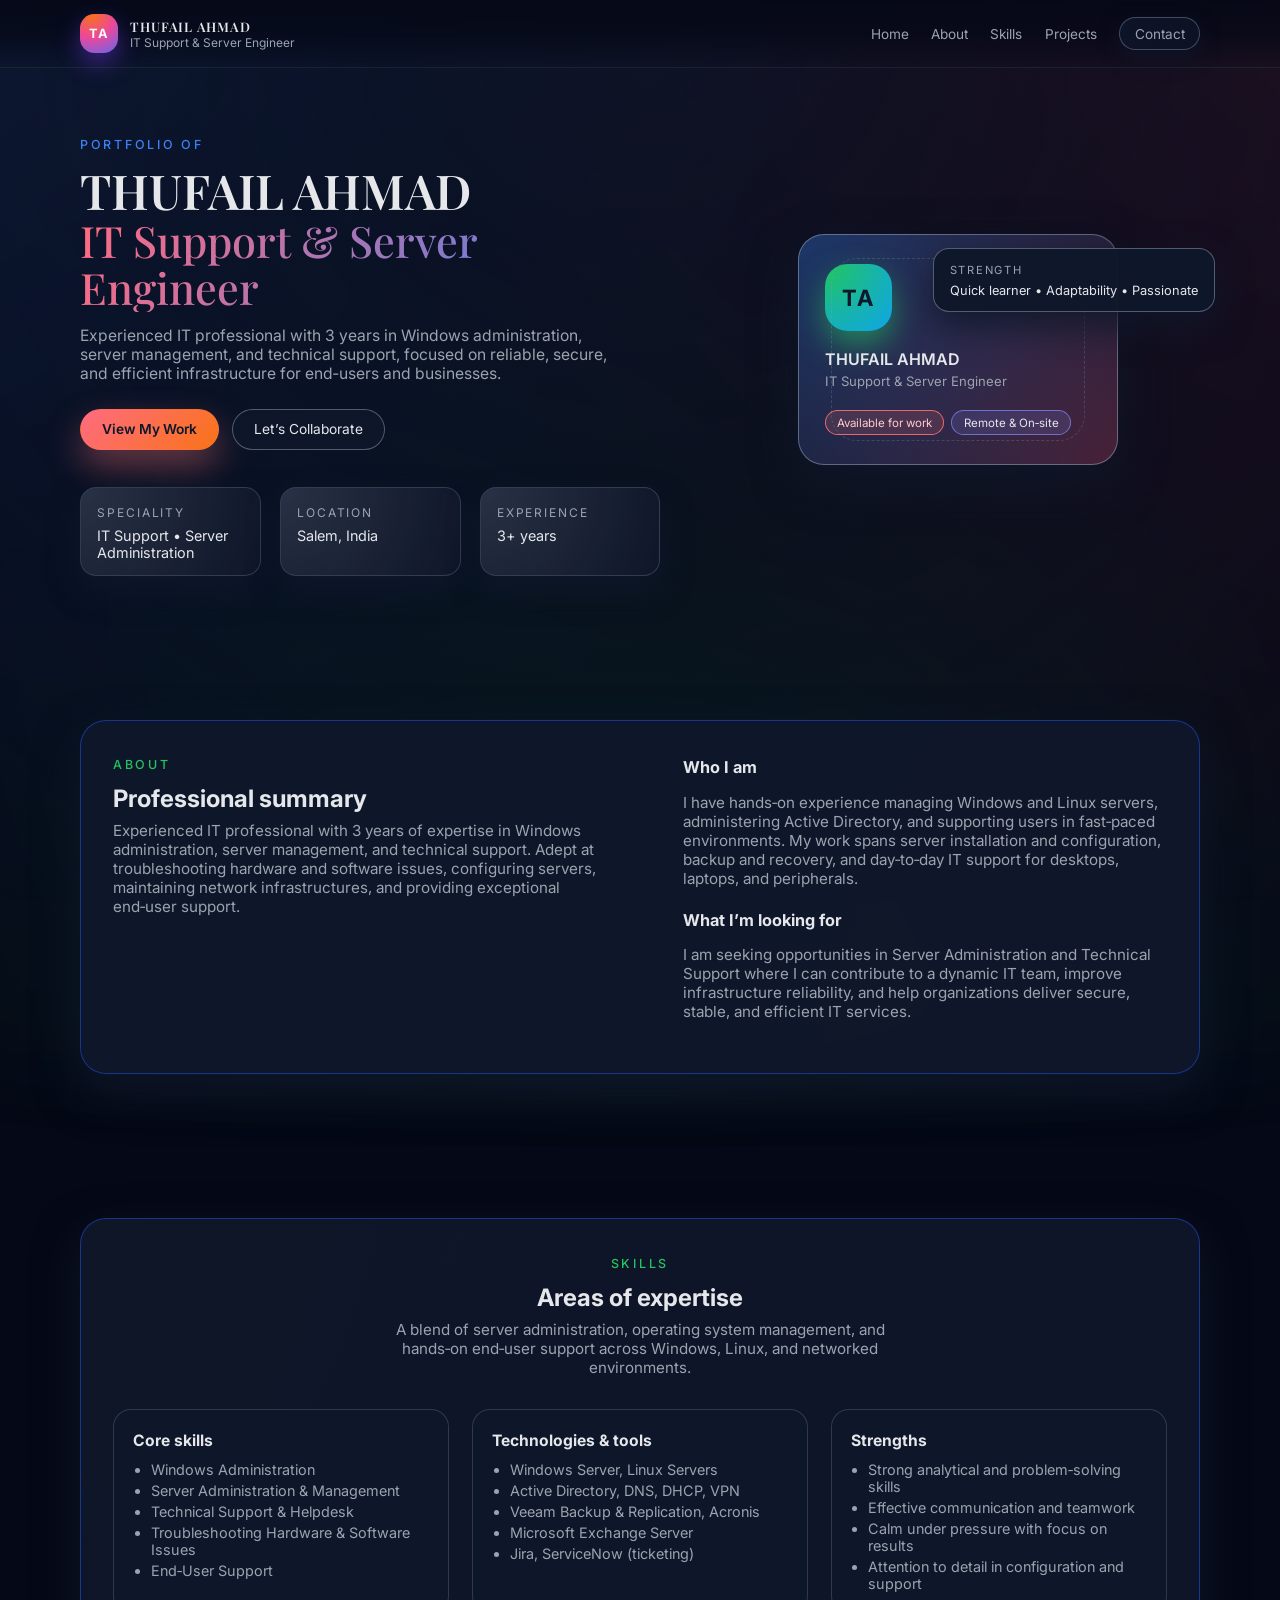
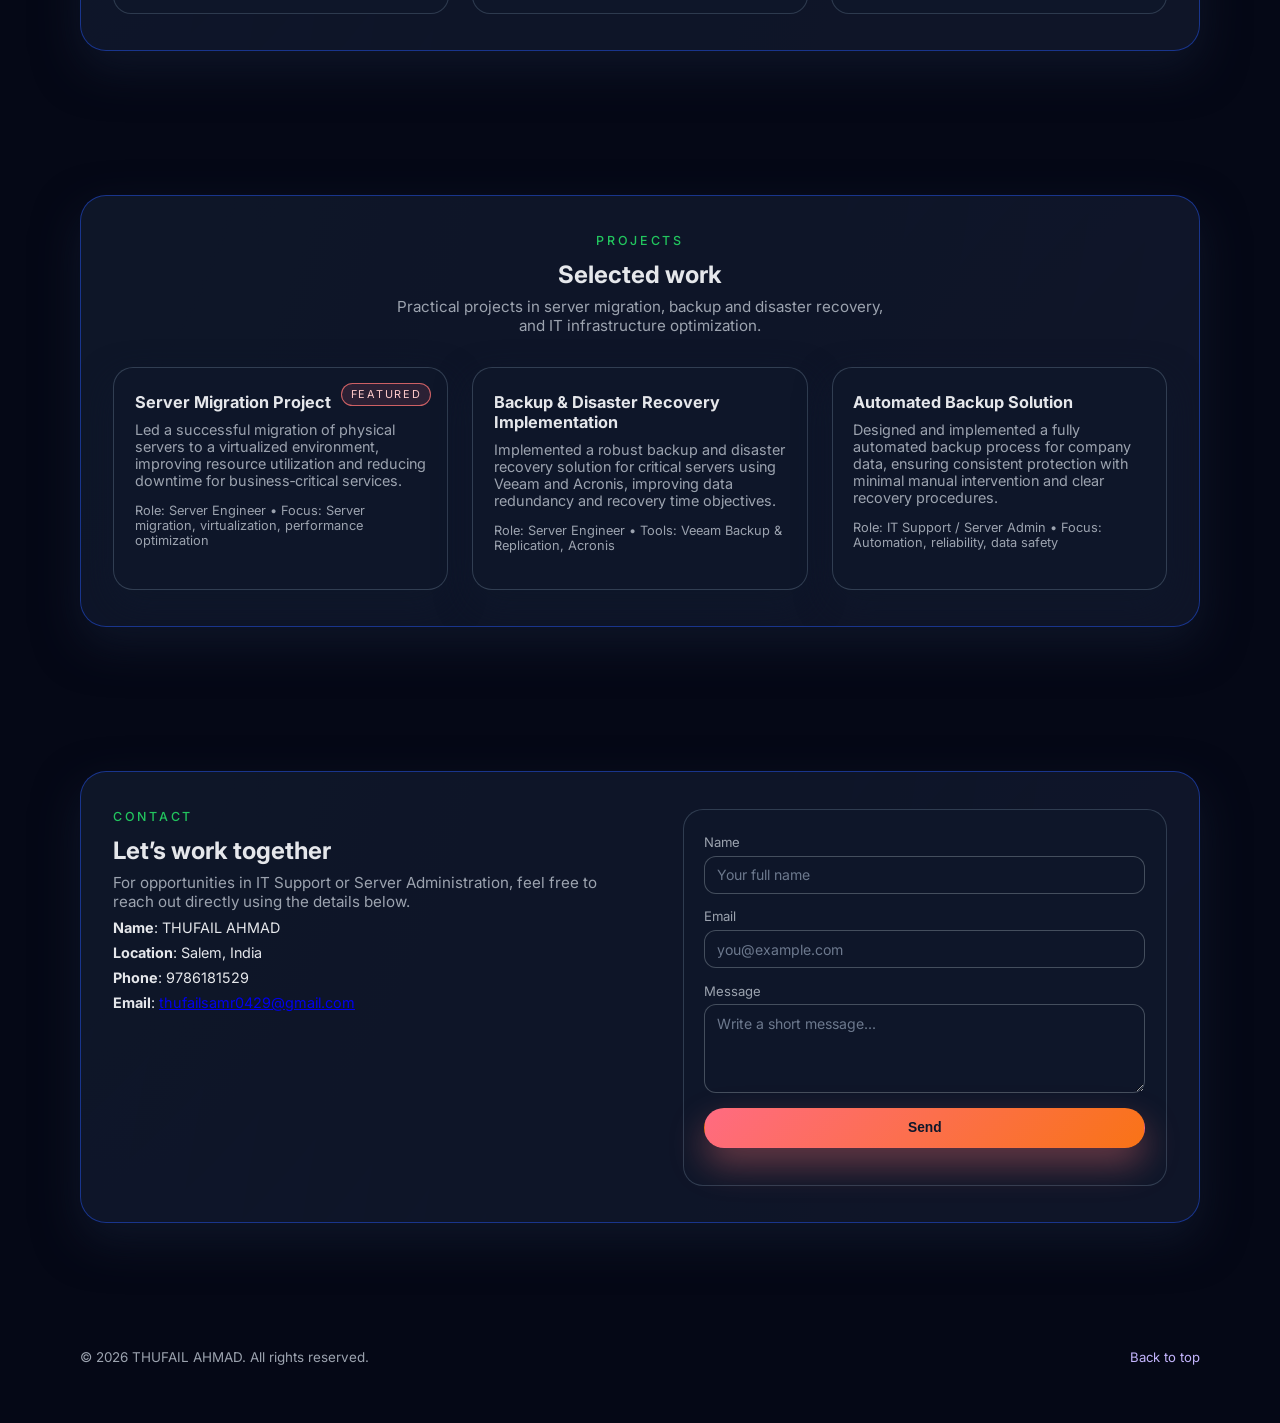
==== index.html @ 3dcf32b0 "Thufailahmad_-Portfolio" ====
<!DOCTYPE html>
<html lang="en">
  <head>
    <meta charset="UTF-8" />
    <meta name="viewport" content="width=device-width, initial-scale=1.0" />
    <title>THUFAIL AHMAD | IT Support</title>
    <link rel="stylesheet" href="styles.css" />
    <link rel="preconnect" href="https://fonts.googleapis.com" />
    <link rel="preconnect" href="https://fonts.gstatic.com" crossorigin />
    <link
      href="https://fonts.googleapis.com/css2?family=Playfair+Display:wght@500;700&family=Inter:wght@300;400;500;600&display=swap"
      rel="stylesheet"
    />
  </head>
  <body>
    <div class="page-gradient"></div>

    <header class="site-header">
      <div class="container header-inner">
        <div class="brand">
          <span class="brand-mark">TA</span>
          <span class="brand-text">
            <span class="brand-name">THUFAIL AHMAD</span>
            <span class="brand-role">IT Support & Server Engineer</span>
          </span>
        </div>
        <nav class="nav">
          <a href="#hero" class="nav-link">Home</a>
          <a href="#about" class="nav-link">About</a>
          <a href="#skills" class="nav-link">Skills</a>
          <a href="#projects" class="nav-link">Projects</a>
          <a href="#contact" class="nav-link nav-cta">Contact</a>
        </nav>
      </div>
    </header>

    <main>
      <section id="hero" class="section hero" data-section>
        <div class="container hero-inner">
          <div class="hero-text">
            <p class="eyebrow">Portfolio of</p>
            <h1 class="hero-title">
              THUFAIL AHMAD
              <span class="hero-highlight">IT Support & Server Engineer</span>
            </h1>
            <p class="hero-subtitle">
              Experienced IT professional with 3 years in Windows administration, server
              management, and technical support, focused on reliable, secure, and efficient
              infrastructure for end‑users and businesses.
            </p>
            <div class="hero-actions">
              <a href="#projects" class="btn btn-primary">View My Work</a>
              <a href="#contact" class="btn btn-ghost">Let’s Collaborate</a>
            </div>
            <div class="hero-meta">
              <div class="meta-item">
                <span class="meta-label">Speciality</span>
                <span class="meta-value">IT Support • Server Administration</span>
              </div>
              <div class="meta-item">
                <span class="meta-label">Location</span>
                <span class="meta-value">Salem, India</span>
              </div>
              <div class="meta-item">
                <span class="meta-label">Experience</span>
                <span class="meta-value">3+ years</span>
              </div>
            </div>
          </div>
          <div class="hero-visual">
            <div class="profile-card">
              <div class="profile-ring"></div>
              <div class="profile-avatar">
                <span class="avatar-initials">TA</span>
              </div>
              <div class="profile-info">
                <p class="profile-name">THUFAIL AHMAD</p>
                <p class="profile-title">IT Support & Server Engineer</p>
              </div>
              <div class="profile-tags">
                <span class="tag tag-accent">Available for work</span>
                <span class="tag tag-soft">Remote & On‑site</span>
              </div>
            </div>
            <div class="floating-card floating-card-1">
              <span class="floating-label">Strength</span>
              <span class="floating-value">Quick learner • Adaptability • Passionate</span>
            </div>
            
          </div>
        </div>
      </section>

      <section id="about" class="section about" data-section>
        <div class="container section-inner two-column">
          <div class="section-header">
            <p class="section-eyebrow">About</p>
            <h2 class="section-title">Professional summary</h2>
            <p class="section-description">
              Experienced IT professional with 3 years of expertise in Windows administration,
              server management, and technical support. Adept at troubleshooting hardware and
              software issues, configuring servers, maintaining network infrastructures, and
              providing exceptional end‑user support.
            </p>
          </div>
          <div class="section-body">
            <div class="about-block">
              <h3>Who I am</h3>
              <p>
                I have hands‑on experience managing Windows and Linux servers, administering
                Active Directory, and supporting users in fast‑paced environments. My work
                spans server installation and configuration, backup and recovery, and day‑to‑day
                IT support for desktops, laptops, and peripherals.
              </p>
            </div>
            <div class="about-block">
              <h3>What I’m looking for</h3>
              <p>
                I am seeking opportunities in Server Administration and Technical Support where
                I can contribute to a dynamic IT team, improve infrastructure reliability, and
                help organizations deliver secure, stable, and efficient IT services.
              </p>
            </div>
          </div>
        </div>
      </section>

      <section id="skills" class="section skills" data-section>
        <div class="container section-inner">
          <div class="section-header center">
            <p class="section-eyebrow">Skills</p>
            <h2 class="section-title">Areas of expertise</h2>
            <p class="section-description">
              A blend of server administration, operating system management, and hands‑on
              end‑user support across Windows, Linux, and networked environments.
            </p>
          </div>
          <div class="skills-grid">
            <article class="skill-card">
              <h3>Core skills</h3>
              <ul>
                <li>Windows Administration</li>
                <li>Server Administration & Management</li>
                <li>Technical Support & Helpdesk</li>
                <li>Troubleshooting Hardware & Software Issues</li>
                <li>End‑User Support</li>
              </ul>
            </article>
            <article class="skill-card">
              <h3>Technologies & tools</h3>
              <ul>
                <li>Windows Server, Linux Servers</li>
                <li>Active Directory, DNS, DHCP, VPN</li>
                <li>Veeam Backup & Replication, Acronis</li>
                <li>Microsoft Exchange Server</li>
                <li>Jira, ServiceNow (ticketing)</li>
              </ul>
            </article>
            <article class="skill-card">
              <h3>Strengths</h3>
              <ul>
                <li>Strong analytical and problem‑solving skills</li>
                <li>Effective communication and teamwork</li>
                <li>Calm under pressure with focus on results</li>
                <li>Attention to detail in configuration and support</li>
              </ul>
            </article>
          </div>
        </div>
      </section>

      <section id="projects" class="section projects" data-section>
        <div class="container section-inner">
          <div class="section-header center">
            <p class="section-eyebrow">Projects</p>
            <h2 class="section-title">Selected work</h2>
            <p class="section-description">
              Practical projects in server migration, backup and disaster recovery, and IT
              infrastructure optimization.
            </p>
          </div>
          <div class="projects-grid">
            <article class="project-card">
              <div class="project-chip">Featured</div>
              <h3>Server Migration Project</h3>
              <p class="project-description">
                Led a successful migration of physical servers to a virtualized environment,
                improving resource utilization and reducing downtime for business‑critical
                services.
              </p>
              <p class="project-role">
                Role: Server Engineer • Focus: Server migration, virtualization, performance
                optimization
              </p>
            </article>
            <article class="project-card">
              <h3>Backup & Disaster Recovery Implementation</h3>
              <p class="project-description">
                Implemented a robust backup and disaster recovery solution for critical servers
                using Veeam and Acronis, improving data redundancy and recovery time
                objectives.
              </p>
              <p class="project-role">
                Role: Server Engineer • Tools: Veeam Backup & Replication, Acronis
              </p>
            </article>
            <article class="project-card">
              <h3>Automated Backup Solution</h3>
              <p class="project-description">
                Designed and implemented a fully automated backup process for company data,
                ensuring consistent protection with minimal manual intervention and clear
                recovery procedures.
              </p>
              <p class="project-role">
                Role: IT Support / Server Admin • Focus: Automation, reliability, data safety
              </p>
            </article>
          </div>
        </div>
      </section>

      <section id="contact" class="section contact" data-section>
        <div class="container section-inner two-column">
          <div class="section-header">
            <p class="section-eyebrow">Contact</p>
            <h2 class="section-title">Let’s work together</h2>
            <p class="section-description">
              For opportunities in IT Support or Server Administration, feel free to reach
              out directly using the details below.
            </p>
            <div class="contact-details">
              <p><strong>Name</strong>: THUFAIL AHMAD</p>
              <p><strong>Location</strong>: Salem, India</p>
              <p><strong>Phone</strong>: 9786181529</p>
              <p><strong>Email</strong>: <a href="mailto:thufailsamr0429@gmail.com">thufailsamr0429@gmail.com</a></p>
            </div>
          </div>
          <div class="section-body">
            <form class="contact-form" onsubmit="return false;">
              <div class="form-row">
                <label for="name">Name</label>
                <input id="name" type="text" placeholder="Your full name" />
              </div>
              <div class="form-row">
                <label for="email">Email</label>
                <input id="email" type="email" placeholder="you@example.com" />
              </div>
              <div class="form-row">
                <label for="message">Message</label>
                <textarea
                  id="message"
                  rows="4"
                  placeholder="Write a short message..."
                ></textarea>
              </div>
              <button class="btn btn-primary full-width" type="submit">
                Send
              </button>
              <p class="form-note">
               
              </p>
            </form>
          </div>
        </div>
      </section>
    </main>

    <footer class="site-footer">
      <div class="container footer-inner">
        <p class="footer-text">
          © <span id="year"></span> THUFAIL AHMAD. All rights reserved.
        </p>
        <div class="footer-links">
          <a href="#hero" class="footer-link">Back to top</a>
        </div>
      </div>
    </footer>

    <script src="script.js"></script>
  </body>
</html>
---- styles.css ----
:root {
  --bg: #050816;
  --bg-elevated: #0b1020;
  --bg-soft: #10172f;
  --accent: #ff6b81;
  --accent-soft: rgba(255, 107, 129, 0.12);
  --accent-2: #3b82f6;
  --accent-2-soft: rgba(59, 130, 246, 0.12);
  --accent-3: #22c55e;
  --text-main: #e5e7eb;
  --text-soft: #9ca3af;
  --border-subtle: rgba(148, 163, 184, 0.35);
  --shadow-soft: 0 18px 45px rgba(15, 23, 42, 0.9);
  --radius-lg: 18px;
  --radius-pill: 999px;
  --transition-fast: 180ms ease-out;
  --transition-med: 260ms ease-out;
}

*,
*::before,
*::after {
  box-sizing: border-box;
}

html,
body {
  margin: 0;
  padding: 0;
  scroll-behavior: smooth;
}

body {
  min-height: 100vh;
  font-family: "Inter", system-ui, -apple-system, BlinkMacSystemFont, "Segoe UI",
    sans-serif;
  color: var(--text-main);
  background-color: var(--bg);
  position: relative;
  overflow-x: hidden;
}

.page-gradient {
  position: fixed;
  inset: -20%;
  background:
    radial-gradient(circle at top left, rgba(59, 130, 246, 0.25), transparent 55%),
    radial-gradient(circle at top right, rgba(244, 63, 94, 0.22), transparent 55%),
    radial-gradient(circle at bottom, rgba(34, 197, 94, 0.18), transparent 55%);
  opacity: 0.7;
  filter: blur(40px);
  z-index: -2;
}

body::before {
  content: "";
  position: fixed;
  inset: 0;
  background: radial-gradient(circle at top, rgba(15, 23, 42, 0.6), transparent);
  z-index: -1;
}

.container {
  width: min(1120px, 100% - 3rem);
  margin-inline: auto;
}

.site-header {
  position: sticky;
  top: 0;
  z-index: 10;
  backdrop-filter: blur(18px);
  background: linear-gradient(
    to bottom,
    rgba(5, 8, 22, 0.9),
    rgba(5, 8, 22, 0.7),
    transparent
  );
  border-bottom: 1px solid rgba(31, 41, 55, 0.85);
}

.header-inner {
  display: flex;
  align-items: center;
  justify-content: space-between;
  padding-block: 0.9rem;
}

.brand {
  display: flex;
  align-items: center;
  gap: 0.75rem;
}

.brand-mark {
  display: inline-flex;
  align-items: center;
  justify-content: center;
  width: 2.4rem;
  height: 2.4rem;
  border-radius: 0.9rem;
  background: radial-gradient(circle at 30% 0%, #f97316, #ec4899 50%, #6366f1);
  color: #f9fafb;
  font-weight: 700;
  letter-spacing: 0.08em;
  font-size: 0.8rem;
  box-shadow: 0 10px 25px rgba(124, 58, 237, 0.45);
}

.brand-text {
  display: flex;
  flex-direction: column;
}

.brand-name {
  font-family: "Playfair Display", "Times New Roman", serif;
  font-weight: 600;
  letter-spacing: 0.06em;
  text-transform: uppercase;
  font-size: 0.82rem;
}

.brand-role {
  font-size: 0.75rem;
  color: var(--text-soft);
}

.nav {
  display: flex;
  gap: 1.4rem;
  align-items: center;
}

.nav-link {
  font-size: 0.85rem;
  color: var(--text-soft);
  text-decoration: none;
  padding: 0.35rem 0;
  position: relative;
  transition: color var(--transition-fast);
}

.nav-link::after {
  content: "";
  position: absolute;
  left: 0;
  bottom: -0.35rem;
  width: 0;
  height: 2px;
  border-radius: 999px;
  background: linear-gradient(to right, var(--accent), var(--accent-2));
  transition: width var(--transition-med);
}

.nav-link:hover,
.nav-link:focus-visible {
  color: #f9fafb;
}

.nav-link:hover::after,
.nav-link:focus-visible::after {
  width: 50%;
}

.nav-cta {
  padding-inline: 0.9rem;
  padding-block: 0.45rem;
  border-radius: 999px;
  border: 1px solid rgba(148, 163, 184, 0.4);
  background: linear-gradient(
    135deg,
    rgba(15, 23, 42, 0.9),
    rgba(15, 23, 42, 0.6)
  );
  box-shadow: 0 8px 20px rgba(15, 23, 42, 0.75);
}

.nav-cta::after {
  display: none;
}

.nav-cta:hover {
  border-color: rgba(248, 250, 252, 0.55);
  transform: translateY(-1px);
}

.section {
  padding-block: 4.5rem;
}

.hero {
  padding-top: 3.5rem;
}

.hero-inner {
  display: grid;
  grid-template-columns: minmax(0, 1.2fr) minmax(0, 1fr);
  gap: 3.5rem;
  align-items: center;
}

.eyebrow {
  font-size: 0.78rem;
  letter-spacing: 0.22em;
  text-transform: uppercase;
  color: var(--accent-2);
  font-weight: 500;
}

.hero-title {
  margin: 0.6rem 0 0.75rem;
  font-family: "Playfair Display", "Times New Roman", serif;
  font-weight: 600;
  font-size: clamp(2.3rem, 4vw, 3rem);
  line-height: 1.1;
}

.hero-highlight {
  display: block;
  font-size: 0.9em;
  font-weight: 500;
  background: linear-gradient(120deg, var(--accent), var(--accent-2));
  -webkit-background-clip: text;
  background-clip: text;
  color: transparent;
}

.hero-subtitle {
  margin: 0;
  margin-top: 0.9rem;
  color: var(--text-soft);
  font-size: 0.98rem;
  max-width: 34rem;
}

.hero-actions {
  display: flex;
  flex-wrap: wrap;
  gap: 0.85rem;
  margin-top: 1.6rem;
}

.btn {
  display: inline-flex;
  align-items: center;
  justify-content: center;
  padding: 0.72rem 1.3rem;
  font-size: 0.86rem;
  border-radius: var(--radius-pill);
  border: 1px solid transparent;
  cursor: pointer;
  text-decoration: none;
  transition:
    background-color var(--transition-med),
    border-color var(--transition-med),
    color var(--transition-med),
    transform var(--transition-fast),
    box-shadow var(--transition-fast);
  white-space: nowrap;
}

.btn-primary {
  background: linear-gradient(135deg, var(--accent), #f97316);
  color: #0f172a;
  font-weight: 600;
  box-shadow: 0 16px 35px rgba(248, 113, 113, 0.4);
}

.btn-primary:hover {
  transform: translateY(-1px);
  box-shadow: 0 22px 45px rgba(248, 113, 113, 0.55);
}

.btn-ghost {
  border-color: rgba(148, 163, 184, 0.5);
  color: var(--text-main);
  background: linear-gradient(
    135deg,
    rgba(15, 23, 42, 0.8),
    rgba(15, 23, 42, 0.95)
  );
}

.btn-ghost:hover {
  border-color: rgba(248, 250, 252, 0.7);
  background: linear-gradient(
    135deg,
    rgba(15, 23, 42, 0.95),
    rgba(15, 23, 42, 0.9)
  );
}

.full-width {
  width: 100%;
}

.hero-meta {
  display: grid;
  grid-template-columns: repeat(3, minmax(0, 1fr));
  gap: 1.2rem;
  margin-top: 2.3rem;
}

.meta-item {
  padding: 0.85rem 1rem;
  border-radius: 16px;
  background: radial-gradient(circle at top left, rgba(148, 163, 184, 0.2), transparent),
    rgba(15, 23, 42, 0.95);
  border: 1px solid rgba(51, 65, 85, 0.9);
  box-shadow: 0 14px 30px rgba(15, 23, 42, 0.95);
}

.meta-label {
  font-size: 0.75rem;
  text-transform: uppercase;
  letter-spacing: 0.16em;
  color: var(--text-soft);
}

.meta-value {
  display: block;
  margin-top: 0.35rem;
  font-size: 0.9rem;
}

.hero-visual {
  position: relative;
  display: flex;
  align-items: center;
  justify-content: center;
}

.profile-card {
  position: relative;
  width: 100%;
  max-width: 320px;
  padding: 1.8rem 1.6rem;
  border-radius: 26px;
  background: radial-gradient(circle at top left, rgba(59, 130, 246, 0.3), transparent)
      border-box,
    radial-gradient(circle at bottom right, rgba(244, 63, 94, 0.25), transparent)
      border-box,
    rgba(15, 23, 42, 0.96);
  border: 1px solid rgba(148, 163, 184, 0.55);
  box-shadow: 0 18px 45px rgba(15, 23, 42, 0.9);
  overflow: hidden;
}

.profile-ring {
  position: absolute;
  inset: 10%;
  border-radius: inherit;
  border: 1px dashed rgba(148, 163, 184, 0.45);
  opacity: 0.55;
}

.profile-avatar {
  width: 4.2rem;
  height: 4.2rem;
  border-radius: 1.4rem;
  background: radial-gradient(circle at top left, #22c55e, #0ea5e9);
  display: flex;
  align-items: center;
  justify-content: center;
  color: #0f172a;
  font-weight: 700;
  font-size: 1.4rem;
  box-shadow: 0 14px 30px rgba(34, 197, 94, 0.55);
  margin-bottom: 1.1rem;
}

.avatar-initials {
  letter-spacing: 0.08em;
}

.profile-info {
  position: relative;
  z-index: 1;
}

.profile-name {
  margin: 0;
  font-weight: 600;
}

.profile-title {
  margin: 0.25rem 0 0;
  font-size: 0.82rem;
  color: var(--text-soft);
}

.profile-tags {
  display: flex;
  flex-wrap: wrap;
  gap: 0.45rem;
  margin-top: 1.3rem;
}

.tag {
  font-size: 0.72rem;
  padding: 0.3rem 0.7rem;
  border-radius: 999px;
  border: 1px solid rgba(148, 163, 184, 0.55);
  background: rgba(15, 23, 42, 0.85);
}

.tag-accent {
  border-color: rgba(248, 113, 113, 0.9);
  background: rgba(248, 113, 113, 0.16);
  color: #fecaca;
}

.tag-soft {
  border-color: rgba(129, 140, 248, 0.7);
  background: rgba(129, 140, 248, 0.16);
}

.floating-card {
  position: absolute;
  min-width: 190px;
  padding: 0.85rem 1rem;
  border-radius: 16px;
  background: rgba(15, 23, 42, 0.96);
  border: 1px solid rgba(148, 163, 184, 0.5);
  box-shadow: 0 14px 35px rgba(15, 23, 42, 0.9);
  font-size: 0.8rem;
}

.floating-card-1 {
  top: 6%;
  right: -3%;
}

.floating-card-2 {
  bottom: 0;
  left: -4%;
}

.floating-label {
  display: block;
  text-transform: uppercase;
  letter-spacing: 0.16em;
  font-size: 0.7rem;
  color: var(--text-soft);
}

.floating-value {
  display: block;
  margin-top: 0.35rem;
}

.section-inner {
  background: rgba(15, 23, 42, 0.9);
  border-radius: 26px;
  padding: 2.3rem 2rem;
  border: 1px solid rgba(30, 64, 175, 0.75);
  box-shadow: var(--shadow-soft);
  position: relative;
  overflow: hidden;
}

.section-inner::before {
  content: "";
  position: absolute;
  inset: -40%;
  background: radial-gradient(circle at top left, rgba(56, 189, 248, 0.14), transparent),
    radial-gradient(circle at bottom right, rgba(244, 114, 182, 0.14), transparent);
  opacity: 0.9;
  z-index: -1;
}

.two-column {
  display: grid;
  grid-template-columns: minmax(0, 1.1fr) minmax(0, 1fr);
  gap: 2.3rem;
}

.section-header {
  max-width: 32rem;
}

.section-header.center {
  text-align: center;
  margin-inline: auto;
}

.section-eyebrow {
  font-size: 0.78rem;
  letter-spacing: 0.22em;
  text-transform: uppercase;
  color: var(--accent-3);
  font-weight: 500;
  margin: 0;
}

.section-title {
  margin: 0.75rem 0 0.5rem;
  font-size: 1.5rem;
}

.section-description {
  margin: 0;
  color: var(--text-soft);
  font-size: 0.95rem;
}

.section-body {
  font-size: 0.95rem;
  color: var(--text-soft);
}

.about-block + .about-block {
  margin-top: 1.4rem;
}

.about-block h3 {
  margin: 0 0 0.35rem;
  font-size: 1.02rem;
  color: #e5e7eb;
}

.skills-grid {
  margin-top: 2rem;
  display: grid;
  grid-template-columns: repeat(3, minmax(0, 1fr));
  gap: 1.4rem;
}

.skill-card {
  padding: 1.3rem 1.2rem;
  border-radius: 18px;
  background: rgba(15, 23, 42, 0.94);
  border: 1px solid rgba(51, 65, 85, 0.85);
}

.skill-card h3 {
  margin: 0 0 0.7rem;
  font-size: 0.98rem;
}

.skill-card ul {
  margin: 0;
  padding-left: 1.1rem;
  font-size: 0.9rem;
  color: var(--text-soft);
}

.skill-card li + li {
  margin-top: 0.25rem;
}

.projects-grid {
  margin-top: 2rem;
  display: grid;
  grid-template-columns: repeat(3, minmax(0, 1fr));
  gap: 1.5rem;
}

.project-card {
  position: relative;
  padding: 1.5rem 1.3rem;
  border-radius: 20px;
  background: rgba(15, 23, 42, 0.95);
  border: 1px solid rgba(51, 65, 85, 0.95);
  box-shadow: 0 14px 35px rgba(15, 23, 42, 0.95);
  transition:
    transform var(--transition-med),
    box-shadow var(--transition-med),
    border-color var(--transition-med),
    background var(--transition-med);
}

.project-card:hover {
  transform: translateY(-4px);
  border-color: rgba(96, 165, 250, 0.9);
  background: linear-gradient(
    145deg,
    rgba(15, 23, 42, 0.98),
    rgba(15, 23, 42, 0.9)
  );
  box-shadow: 0 22px 50px rgba(15, 23, 42, 0.98);
}

.project-chip {
  position: absolute;
  top: 0.9rem;
  right: 1rem;
  font-size: 0.68rem;
  text-transform: uppercase;
  letter-spacing: 0.16em;
  padding: 0.22rem 0.55rem;
  border-radius: 999px;
  background: var(--accent-soft);
  color: #fecaca;
  border: 1px solid rgba(248, 113, 113, 0.8);
}

.project-card h3 {
  margin: 0 0 0.55rem;
  font-size: 1.02rem;
}

.project-description {
  margin: 0;
  font-size: 0.9rem;
  color: var(--text-soft);
}

.project-role {
  margin: 0.85rem 0 0.75rem;
  font-size: 0.8rem;
  color: #9ca3af;
}

.project-links {
  display: flex;
  gap: 0.7rem;
  align-items: center;
}

.project-link {
  font-size: 0.82rem;
  color: #bfdbfe;
  text-decoration: none;
  display: inline-flex;
  align-items: center;
  gap: 0.25rem;
  position: relative;
}

.project-link::after {
  content: "";
  position: absolute;
  left: 0;
  bottom: -0.18rem;
  width: 100%;
  height: 1px;
  border-radius: 999px;
  background: rgba(191, 219, 254, 0.7);
  transform-origin: left;
  transform: scaleX(0);
  transition: transform var(--transition-med);
}

.project-card:hover .project-link::after {
  transform: scaleX(1);
}

.contact-details p {
  margin: 0.5rem 0 0;
  font-size: 0.9rem;
}

.contact-form {
  padding: 1.5rem 1.3rem;
  border-radius: 20px;
  background: rgba(15, 23, 42, 0.96);
  border: 1px solid rgba(51, 65, 85, 0.9);
}

.form-row {
  display: flex;
  flex-direction: column;
  gap: 0.35rem;
  margin-bottom: 0.9rem;
}

.form-row label {
  font-size: 0.82rem;
  color: var(--text-soft);
}

.form-row input,
.form-row textarea {
  border-radius: 12px;
  border: 1px solid rgba(75, 85, 99, 0.9);
  background: rgba(15, 23, 42, 0.98);
  color: var(--text-main);
  padding: 0.6rem 0.75rem;
  font-size: 0.88rem;
  font-family: inherit;
  outline: none;
  transition:
    border-color var(--transition-fast),
    box-shadow var(--transition-fast),
    background var(--transition-fast);
}

.form-row input::placeholder,
.form-row textarea::placeholder {
  color: rgba(148, 163, 184, 0.7);
}

.form-row input:focus-visible,
.form-row textarea:focus-visible {
  border-color: rgba(96, 165, 250, 0.95);
  box-shadow: 0 0 0 1px rgba(59, 130, 246, 0.75);
  background: rgba(15, 23, 42, 1);
}

.form-note {
  margin-top: 0.6rem;
  font-size: 0.8rem;
  color: var(--text-soft);
}

.site-footer {
  padding-block: 2.5rem 2.8rem;
}

.footer-inner {
  display: flex;
  justify-content: space-between;
  align-items: center;
  font-size: 0.84rem;
  color: var(--text-soft);
}

.footer-link {
  color: #c4b5fd;
  text-decoration: none;
  font-size: 0.82rem;
}

.footer-link:hover {
  text-decoration: underline;
}

[data-section] {
  opacity: 0;
  transform: translateY(28px);
  filter: blur(4px);
  transition:
    opacity 700ms ease-out,
    transform 700ms ease-out,
    filter 700ms ease-out;
}

[data-section].is-visible {
  opacity: 1;
  transform: translateY(0);
  filter: blur(0);
}

.profile-card {
  animation: float-card 9s ease-in-out infinite;
}

.floating-card-1 {
  animation: float-soft 11s ease-in-out infinite;
}

.floating-card-2 {
  animation: float-soft 10s ease-in-out infinite reverse;
}

@keyframes float-card {
  0%,
  100% {
    transform: translateY(0) translateX(0) rotate(0deg);
  }
  25% {
    transform: translateY(-6px) translateX(3px) rotate(0.4deg);
  }
  50% {
    transform: translateY(2px) translateX(-2px) rotate(-0.3deg);
  }
  75% {
    transform: translateY(-3px) translateX(1px) rotate(0.3deg);
  }
}

@keyframes float-soft {
  0%,
  100% {
    transform: translateY(0);
  }
  50% {
    transform: translateY(-10px);
  }
}

@media (max-width: 900px) {
  .header-inner {
    padding-block: 0.75rem;
  }

  .nav {
    gap: 0.9rem;
  }

  .hero-inner {
    grid-template-columns: minmax(0, 1fr);
  }

  .hero-visual {
    order: -1;
  }

  .hero {
    padding-top: 2.4rem;
  }

  .section-inner {
    padding: 1.9rem 1.4rem;
  }

  .two-column {
    grid-template-columns: minmax(0, 1fr);
  }

  .skills-grid,
  .projects-grid {
    grid-template-columns: minmax(0, 1fr) minmax(0, 1fr);
  }

  .hero-meta {
    grid-template-columns: repeat(2, minmax(0, 1fr));
  }
}

@media (max-width: 640px) {
  .container {
    width: min(100% - 2rem, 100%);
  }

  .nav {
    display: none;
  }

  .section {
    padding-block: 3.3rem;
  }

  .skills-grid,
  .projects-grid {
    grid-template-columns: minmax(0, 1fr);
  }

  .footer-inner {
    flex-direction: column;
    gap: 0.8rem;
    text-align: center;
  }

  .hero-meta {
    grid-template-columns: minmax(0, 1fr);
  }
}
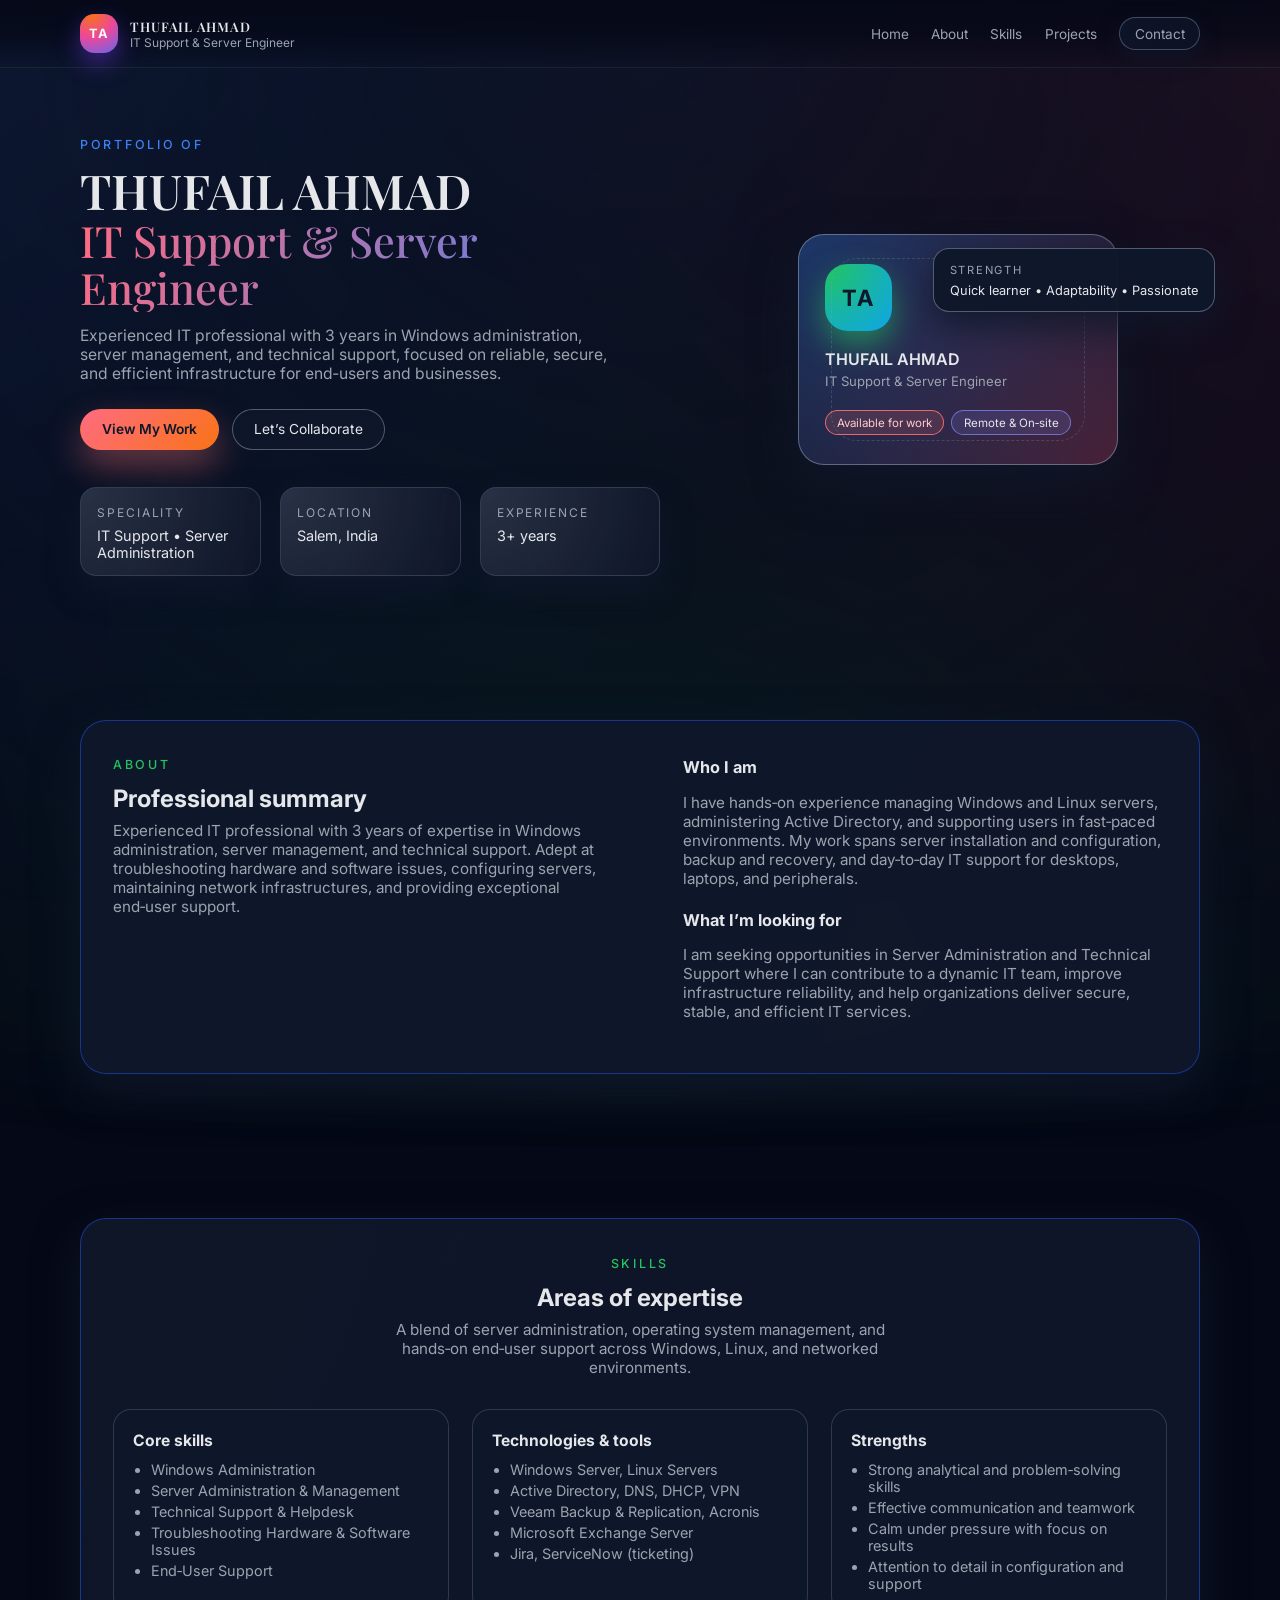
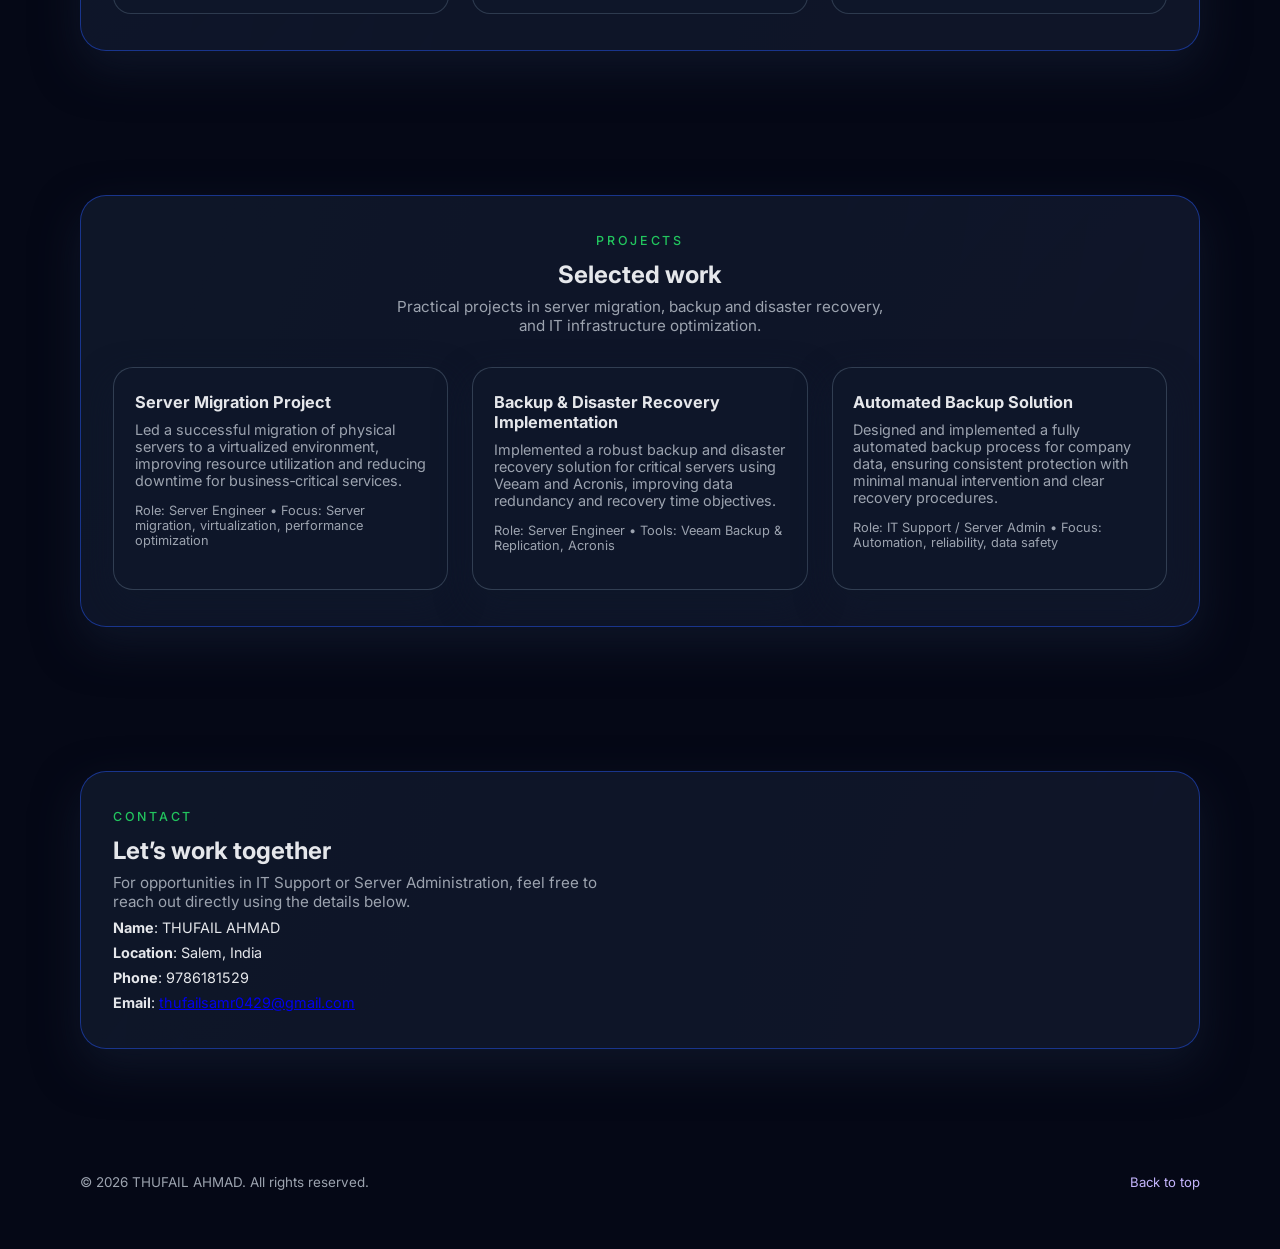
==== commit 67252dfb: "index.html" ====
--- a/index.html
+++ b/index.html
@@ -181,7 +181,7 @@
           </div>
           <div class="projects-grid">
             <article class="project-card">
-              <div class="project-chip">Featured</div>
+              
               <h3>Server Migration Project</h3>
               <p class="project-description">
                 Led a successful migration of physical servers to a virtualized environment,
@@ -235,27 +235,7 @@
               <p><strong>Email</strong>: <a href="mailto:thufailsamr0429@gmail.com">thufailsamr0429@gmail.com</a></p>
             </div>
           </div>
-          <div class="section-body">
-            <form class="contact-form" onsubmit="return false;">
-              <div class="form-row">
-                <label for="name">Name</label>
-                <input id="name" type="text" placeholder="Your full name" />
-              </div>
-              <div class="form-row">
-                <label for="email">Email</label>
-                <input id="email" type="email" placeholder="you@example.com" />
-              </div>
-              <div class="form-row">
-                <label for="message">Message</label>
-                <textarea
-                  id="message"
-                  rows="4"
-                  placeholder="Write a short message..."
-                ></textarea>
-              </div>
-              <button class="btn btn-primary full-width" type="submit">
-                Send
-              </button>
+          
               <p class="form-note">
                
               </p>
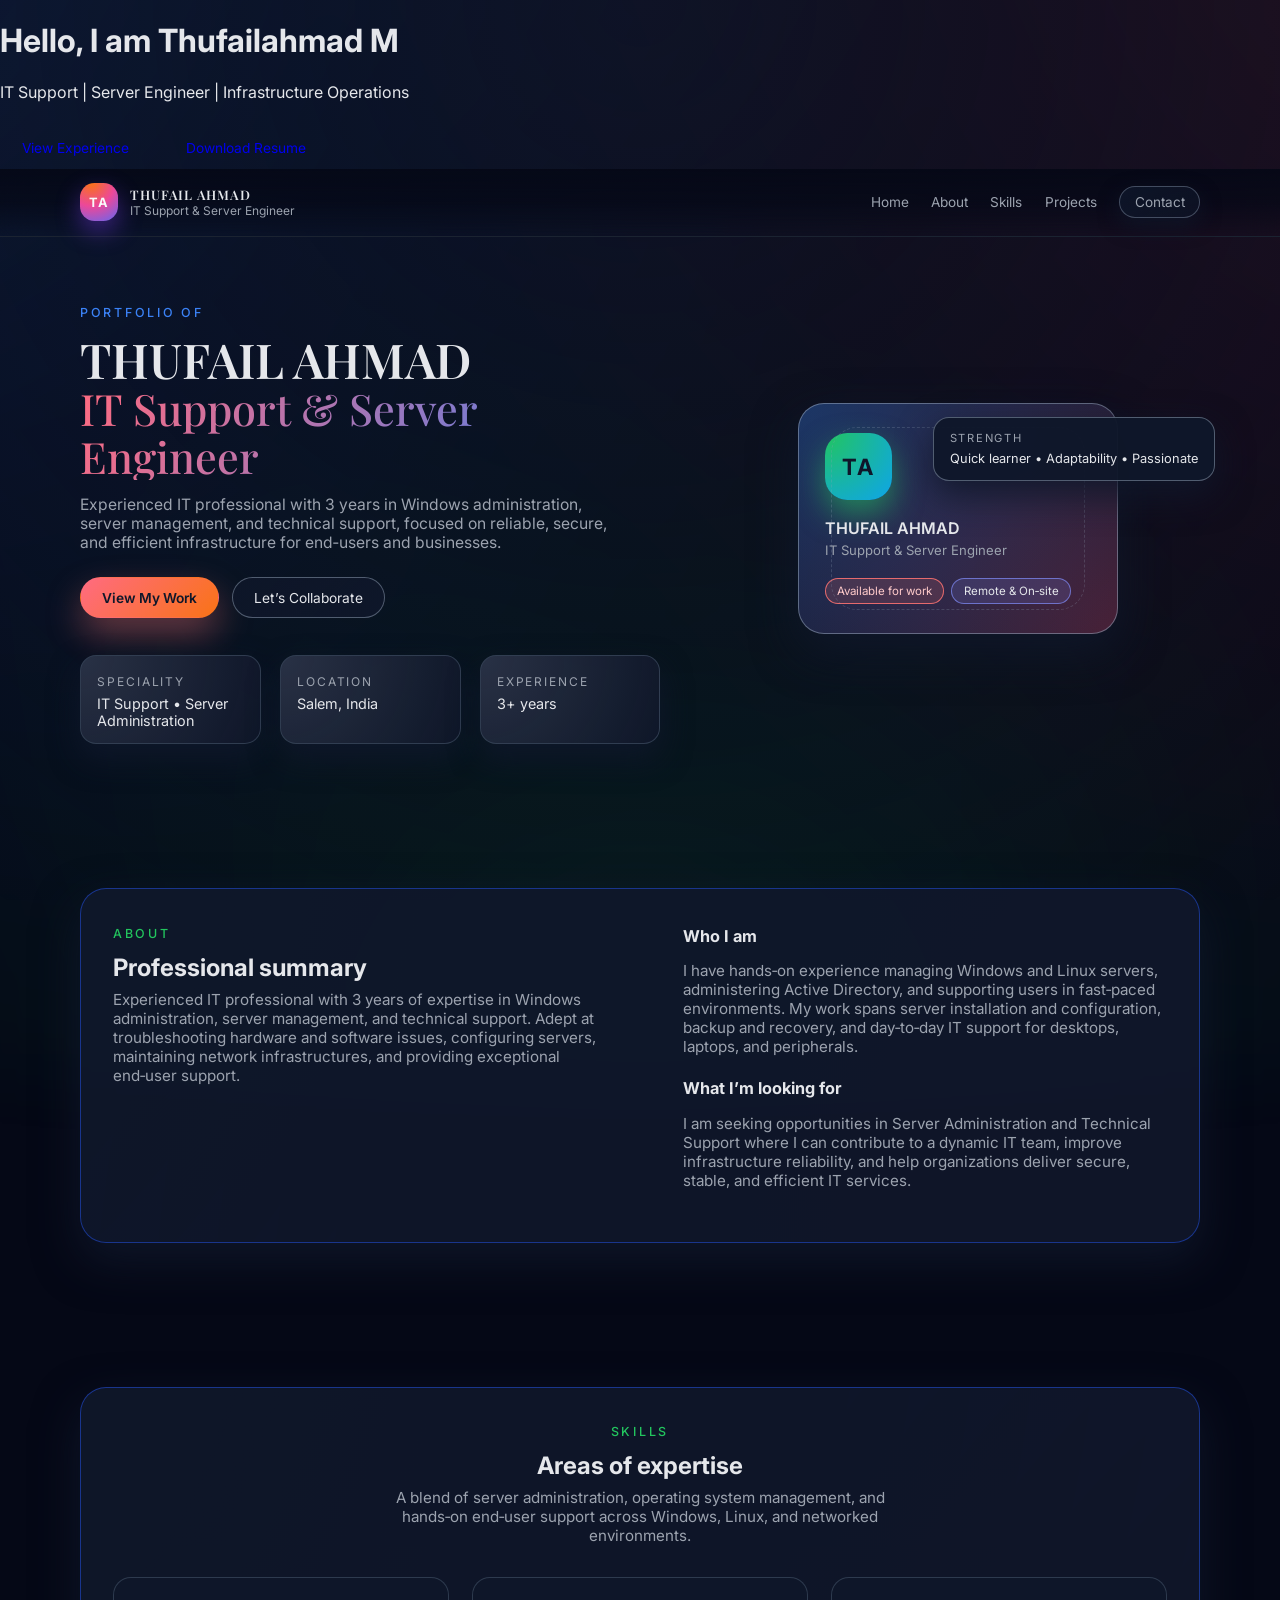
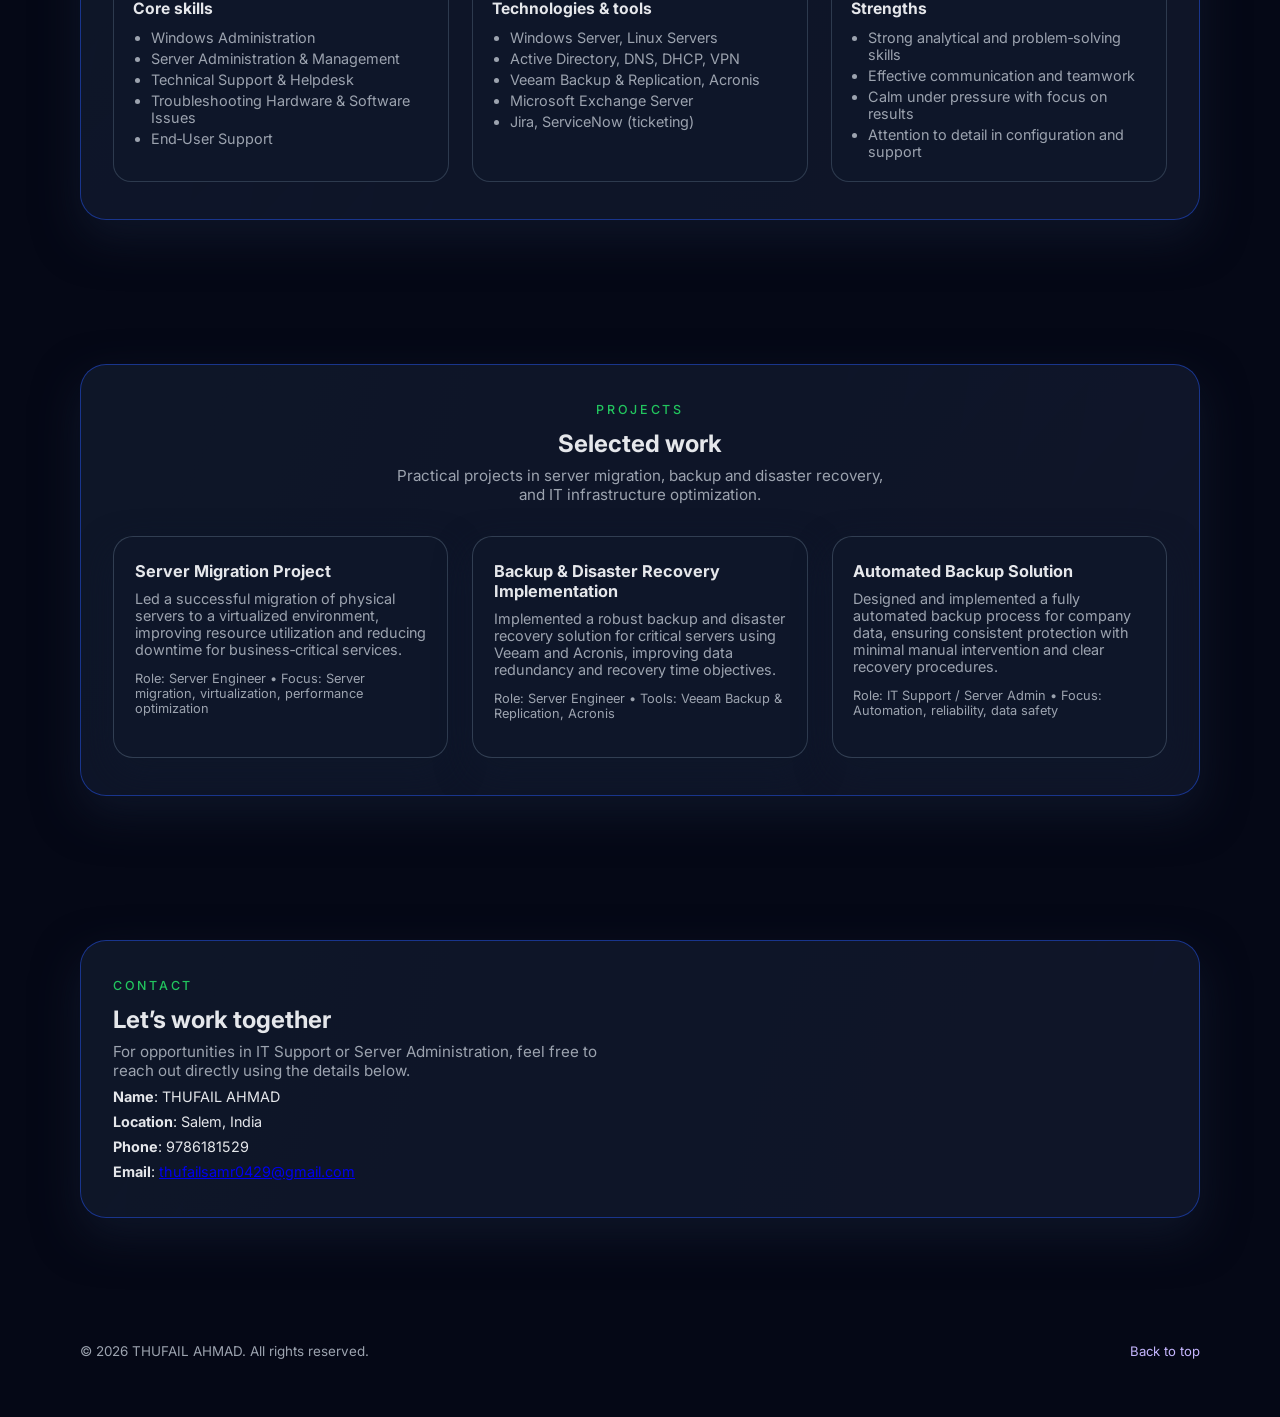
==== commit 4b66fd44: "Update index.html" ====
--- a/index.html
+++ b/index.html
@@ -14,6 +14,15 @@
   </head>
   <body>
     <div class="page-gradient"></div>
+    <div class="hero-layout">
+      <div class="hero-content reveal">
+        <h1>Hello, I am <span>Thufailahmad M</span></h1>
+        <p>IT Support | Server Engineer | Infrastructure Operations</p>
+        <div class="hero-actions">
+          <a class="btn" href="#experience">View Experience</a>
+          <a class="btn btn-outline btn-download" href="./resume.html" download="Thufailahmad_M_Resume.html">Download Resume</a>
+        </div>
+      </div>
 
     <header class="site-header">
       <div class="container header-inner">
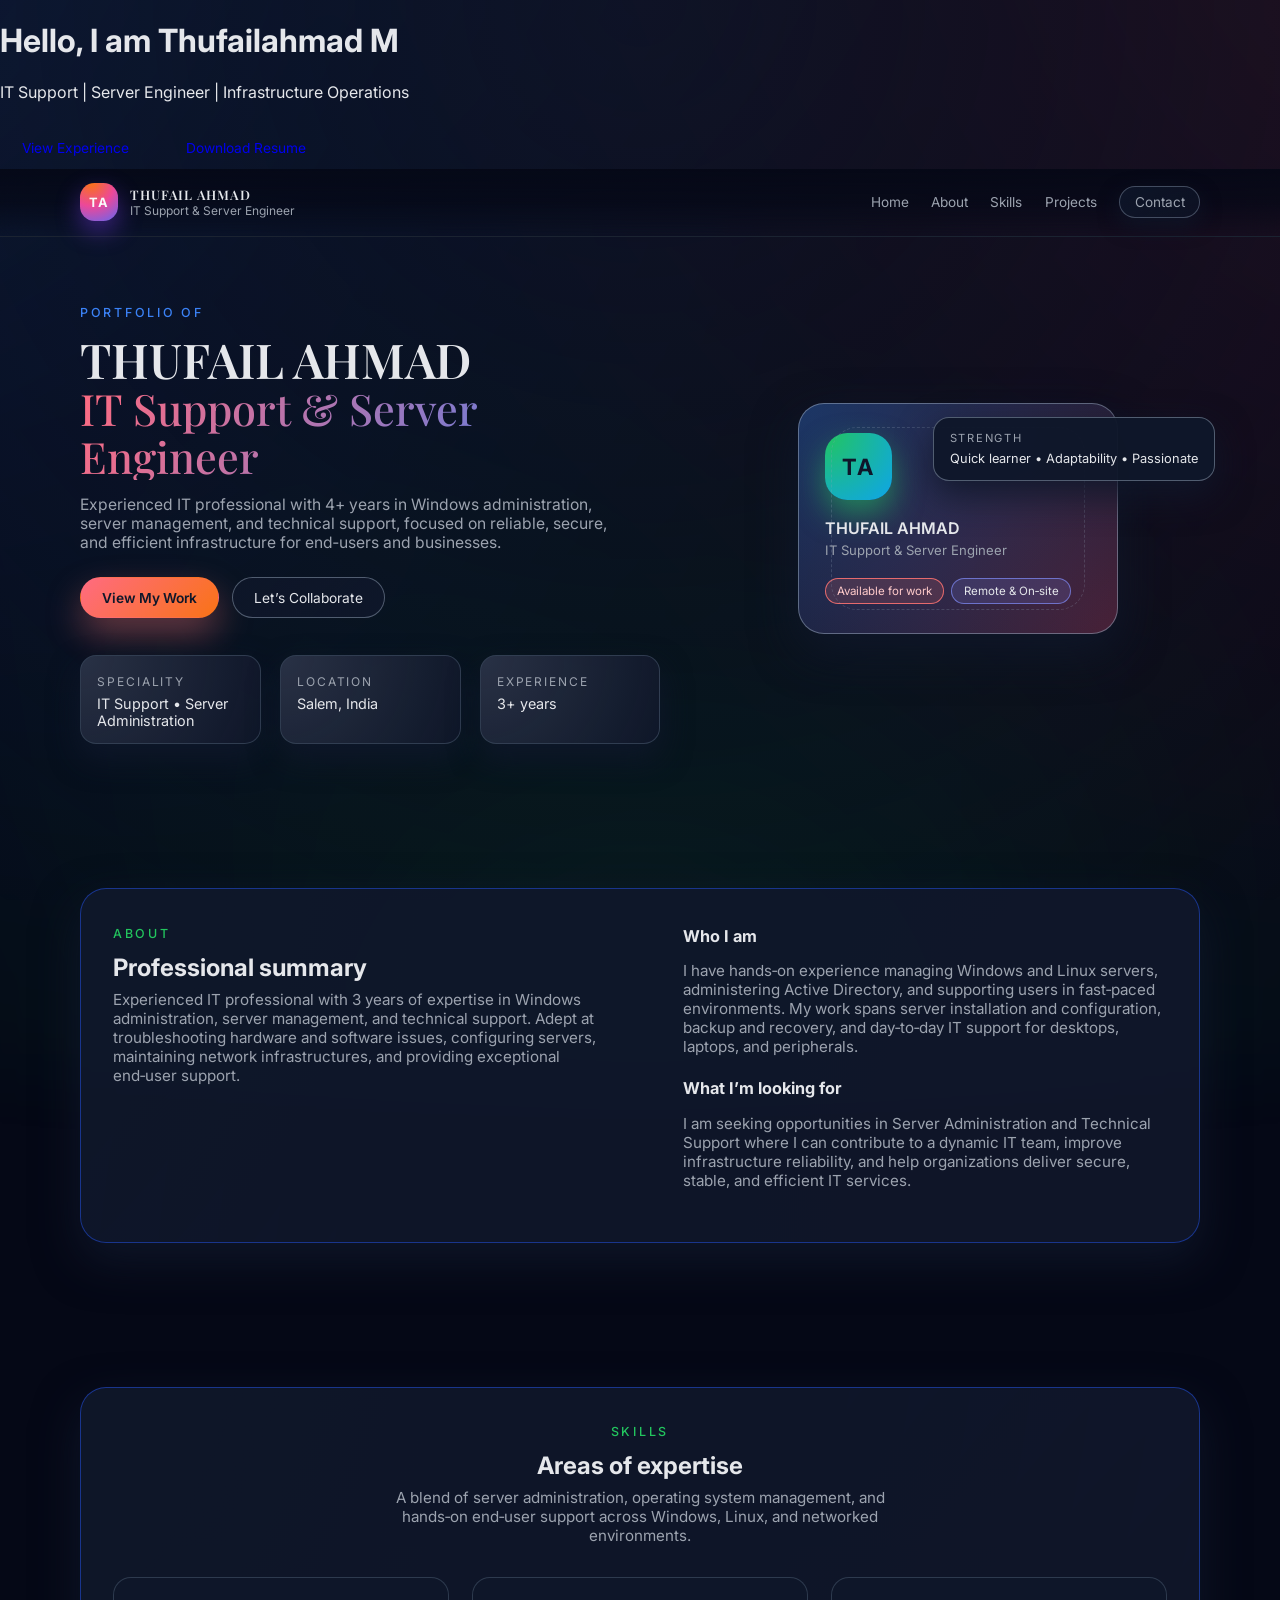
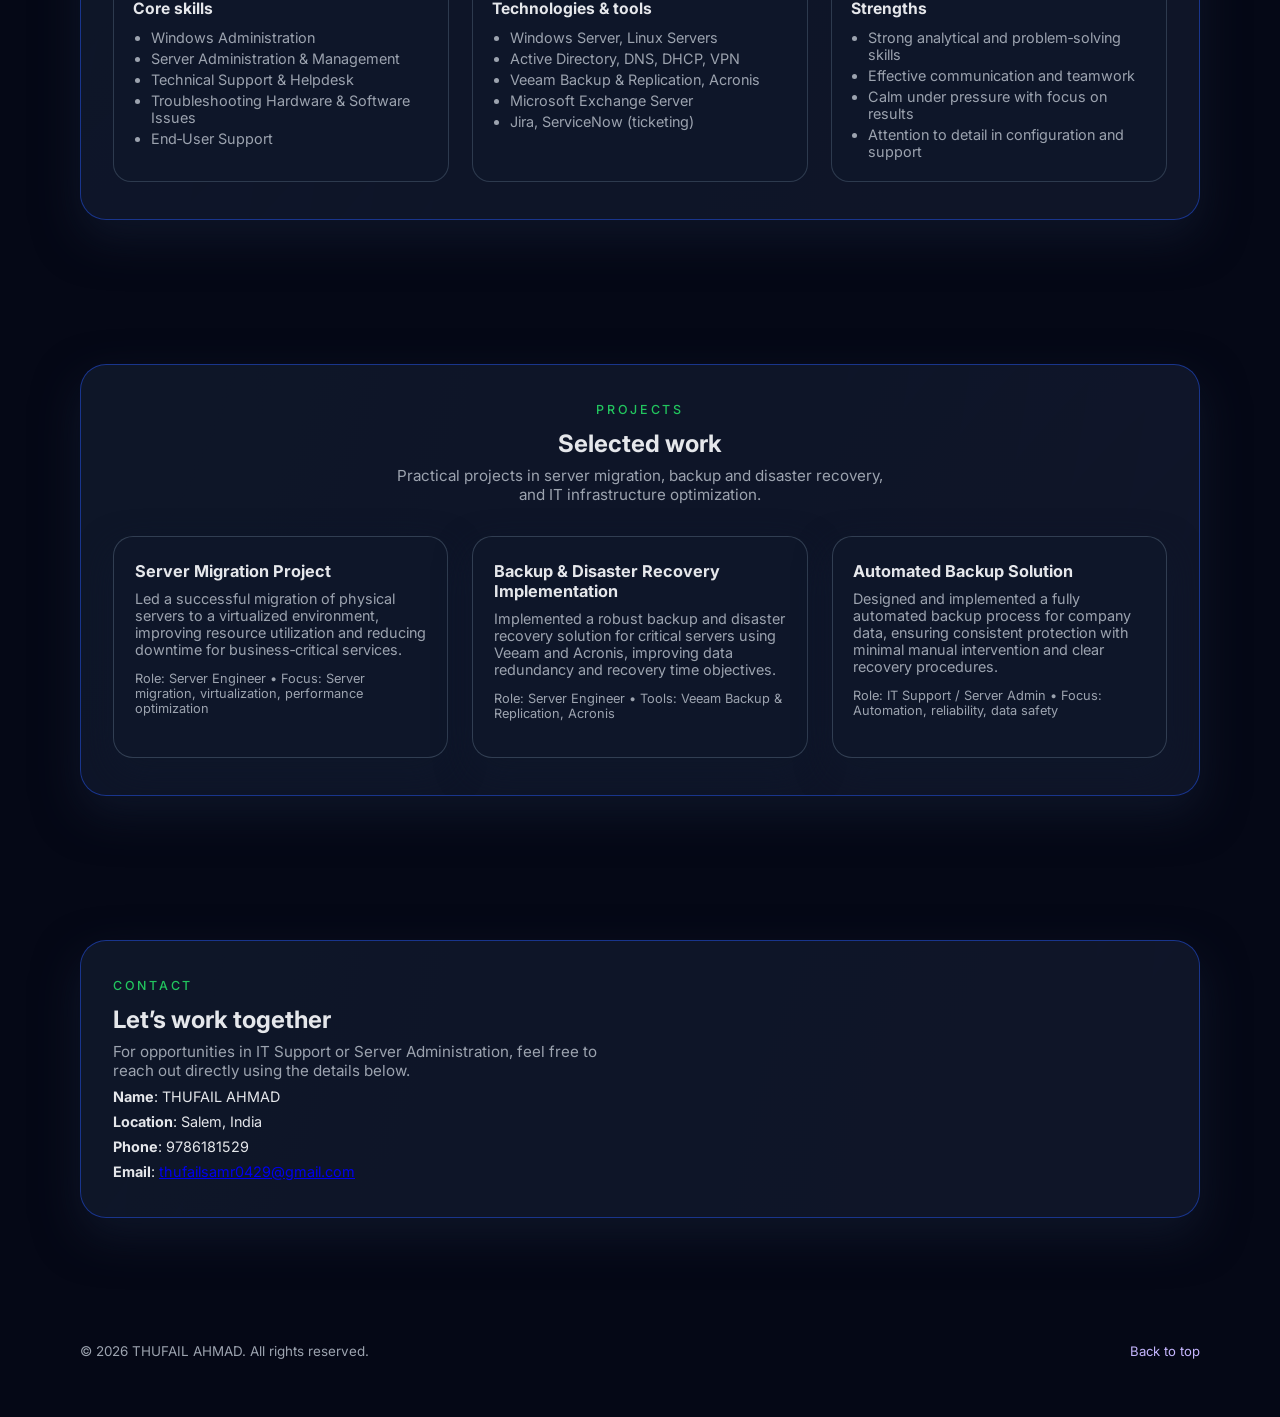
==== commit d540ef9a: "index.html year chage" ====
--- a/index.html
+++ b/index.html
@@ -53,7 +53,7 @@
               <span class="hero-highlight">IT Support & Server Engineer</span>
             </h1>
             <p class="hero-subtitle">
-              Experienced IT professional with 3 years in Windows administration, server
+              Experienced IT professional with 4+ years in Windows administration, server
               management, and technical support, focused on reliable, secure, and efficient
               infrastructure for end‑users and businesses.
             </p>
